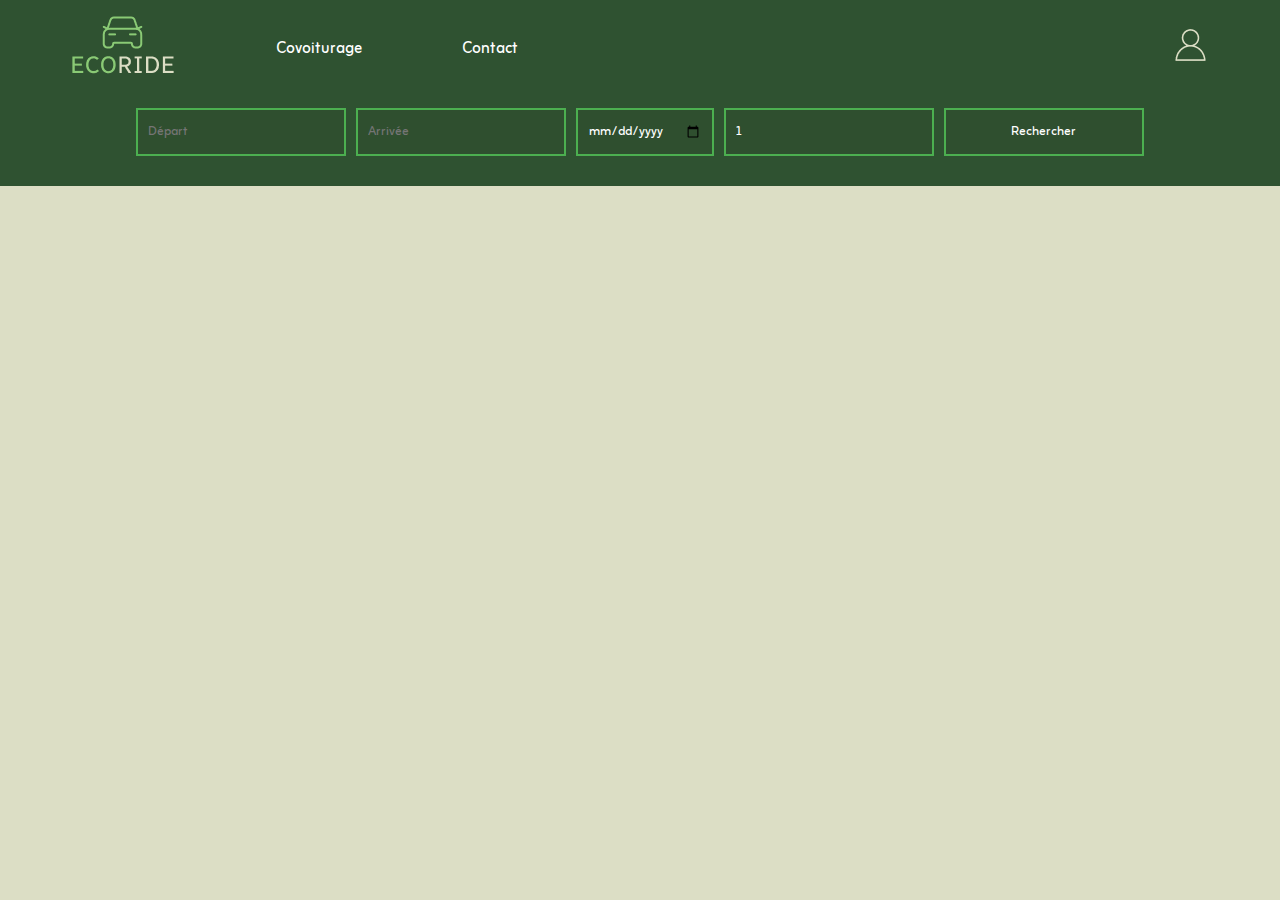
==== src/pages/covoiturage-details.html @ d3b21210 "Mise en forme de la page" ====
<!DOCTYPE html>
<html lang="en">
<head>
  <meta charset="UTF-8">
  <meta name="viewport" content="width=device-width, initial-scale=1.0">
  <title>EcoRide - Covoiturage</title>

    <!-- CSS -->
    <link rel="stylesheet" href="/src/css/styles.css">
    <link rel="stylesheet" href="/src/css/index.css">
    <link rel="stylesheet" href="/src/css/covoiturage.css">
  
    <!-- FONT -->
    <link rel="preconnect" href="https://fonts.googleapis.com">
    <link rel="preconnect" href="https://fonts.gstatic.com" crossorigin>
    <link href="https://fonts.googleapis.com/css2?family=Zain:ital,wght@0,200;0,300;0,400;0,700;0,800;0,900;1,300;1,400&display=swap" rel="stylesheet">
</head>
<body>
  <header>
    <nav>
       <ul>
            <li><a href="/index.html"><img src="/public/logo.png" alt="logo-ecoride" id="logo"></a></li>
            <li><a href="/src/pages/covoiturage.html">Covoiturage</a></li>
            <li><a href="#">Contact</a></li>
        </ul>
        <div class="logo-profil">
          <img src="/public/logo-profil.png" alt="profil-logo" id="logo">
        </div>
    </nav>
    <section class="search-bar-covoiturage">
      <input type="text" placeholder="Départ">
      <input type="text" placeholder="Arrivée">
      <input type="date">
      <input type="number" min="1" value="1">
      <button id="rechercher" onclick="searchRides()">Rechercher</button>
    </section>
  </header>
</body>
</html>
---- src/css/styles.css ----
* {
  margin: 0;
  padding: 0;
  box-sizing: border-box;
  font-family: "Zain", serif;;
}

body {
  background-color: #DCDEC5;
}

/* HEADER */

header {
  background-color: #2F5231;
  padding: 10px 20px;
  align-items: center;
  color: #FFFFFF;
}

nav {
  display: flex;
  justify-content: space-between;
  align-items: center;
  margin : 0 50px;
}

nav ul{
  list-style: none;
  display: flex;
  gap: 100px;
  align-items: center;
}

nav ul li a {
  text-decoration: none;
  color: white;
}

nav ul li a:hover {
  color: #8ACA75;
}

/* FOOTER */

footer {
  background-color: #2F5231;
  color: #FFFFFF;
  padding: 20px;
  height: 10vh;
  text-align: center;
  display: flex;
  align-items: center;
  justify-content: space-around;
}

footer p {
  cursor: pointer;
}

footer p:hover{
  color: #8ACA75;
}
---- src/css/index.css ----
/* Hero Section */
.hero {
  position: relative;
}

.hero img {
  width: 100%;
  height: auto;
  display: block;
}

.search-bar {
  position: absolute;
  bottom: 10%;
  left: 50%;
  transform: translateX(-50%);
  background: #2e482f;
  padding: 15px;
  display: flex;
  gap: 10px;
  border-radius: 10px;
  width: 90%;
  justify-content: center;
}

.search-bar input, .search-bar button {
  padding: 10px;
  border: none;
  font-size: 16px;
}

#rechercher {
  width: 200px;
  cursor: pointer;
}

.search-bar input {
  width: 150px;
  background: #2e482f;
  color: white;
  border: 2px solid #8ACA75;
}

.search-bar button {
  background: #2e482f;
  color: white;
  cursor: pointer;
  border: 2px solid #8ACA75;
}

/* About Section */
.about {
  padding: 50px;
  text-align: center;
  color: #2e482f;
}

.about-content h2 {
  margin-bottom: 20px;
}

.about-images {
  display: flex;
  justify-content: center;
  gap: 20px;
  margin: 20px 0;
}

.about-images img {
  width: 200px;
  height: auto;
  border-radius: 10px;
  object-fit: cover;
}
---- src/css/covoiturage.css ----
.search-bar-covoiturage {
  display: flex;
  justify-content: center;
  gap: 10px;
  margin: 20px;
}
.search-bar-covoiturage input, .search-bar-covoiturage button {
  padding: 10px;
  border: 2px solid #4CAF50;
  background-color: #2f4f2f;
  color: white;
}

.container {
  display: flex;
}
.filters {
  width: 20%;
  background-color: #2f4f2f;
  color: white;
  padding: 20px;
  min-height: 100vh;
}
.filters h3 {
  margin-top: 0;
}


.results {
  display: flex;
  flex-direction: column;
  align-items: center;
  justify-content: center;
  margin-left:6%;
  width: 70%;
  margin-top: 1px;
}

#rides-container {
  width: 100%;
}

.ride-card {
  color: white;
  padding: 50px;
  margin-bottom : 50px;
  display: flex;
  align-items: center;
  background-color: #2f4f2f;
  border: none;
  align-items: center;
  justify-content: center;
  justify-content: space-around;
}
.details-btn {
  background-color: #4CAF50;
  color: white;
  padding: 10px;
  border: none;
  border-radius: 5px;
  cursor: pointer;
}

a {
  text-decoration: none;
  color: white;
}
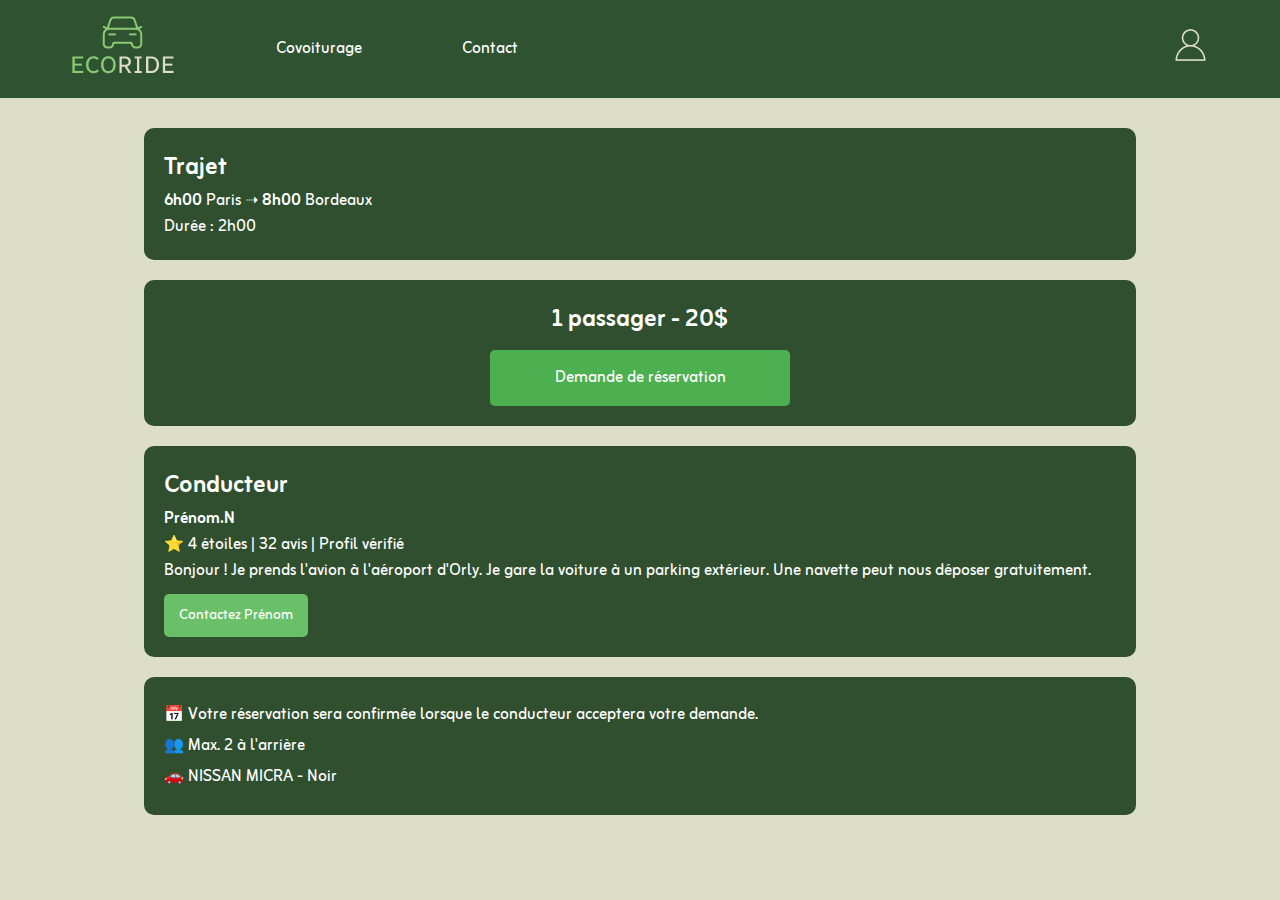
==== commit 40593d09: "Finir de corriger les erreurs" ====
--- a/src/pages/covoiturage-details.html
+++ b/src/pages/covoiturage-details.html
@@ -9,6 +9,7 @@
     <link rel="stylesheet" href="/src/css/styles.css">
     <link rel="stylesheet" href="/src/css/index.css">
     <link rel="stylesheet" href="/src/css/covoiturage.css">
+    <link rel="stylesheet" href="/src/css/covoiturage-details.css">
   
     <!-- FONT -->
     <link rel="preconnect" href="https://fonts.googleapis.com">
@@ -27,13 +28,32 @@
           <img src="/public/logo-profil.png" alt="profil-logo" id="logo">
         </div>
     </nav>
-    <section class="search-bar-covoiturage">
-      <input type="text" placeholder="Départ">
-      <input type="text" placeholder="Arrivée">
-      <input type="date">
-      <input type="number" min="1" value="1">
-      <button id="rechercher" onclick="searchRides()">Rechercher</button>
+  </header>
+  <div class="container-info">
+    <section class="ride-info">
+        <h2>Trajet</h2>
+        <p><strong>6h00</strong> Paris ➝ <strong>8h00</strong> Bordeaux</p>
+        <p>Durée : 2h00</p>
     </section>
-  </header>
+    
+    <section class="reservation-box">
+        <h2>1 passager - 20$</h2>
+        <button class="reservation-btn">Demande de réservation</button>
+    </section>
+    
+    <section class="driver-info">
+        <h2>Conducteur</h2>
+        <p><strong>Prénom.N</strong></p>
+        <p>⭐ 4 étoiles | 32 avis | Profil vérifié</p>
+        <p>Bonjour ! Je prends l'avion à l'aéroport d'Orly. Je gare la voiture à un parking extérieur. Une navette peut nous déposer gratuitement.</p>
+        <button class="contact-btn">Contactez Prénom</button>
+    </section>
+    
+    <section class="ride-details">
+        <p>📅 Votre réservation sera confirmée lorsque le conducteur acceptera votre demande.</p>
+        <p>👥 Max. 2 à l'arrière</p>
+        <p>🚗 NISSAN MICRA - Noir</p>
+    </section>
+</div>
 </body>
 </html>--- a/src/css/covoiturage-details.css
+++ b/src/css/covoiturage-details.css
@@ -0,0 +1,55 @@
+.container-info {
+  padding: 20px;
+  display: flex;
+  flex-direction: column;
+  align-items: center;
+}
+.ride-info, .driver-info, .reservation-box {
+  background-color: #2f4f2f;
+  color: white;
+  padding: 20px;
+  margin: 10px 0;
+  border-radius: 10px;
+  width: 80%;
+}
+.reservation-box {
+  display: flex;
+  flex-direction: column;
+  align-items: center;
+  justify-content: center;
+  text-align: center;
+  padding: 20px;
+}
+.reservation-btn {
+  background-color: #4CAF50;
+  color: white;
+  padding: 15px 20px;
+  border: none;
+  border-radius: 5px;
+  cursor: pointer;
+  font-size: 16px;
+  width: 100%;
+  max-width: 300px;
+  margin-top: 10px;
+}
+.contact-btn {
+  background-color: #6abf69;
+  color: white;
+  padding: 10px 15px;
+  border: none;
+  border-radius: 5px;
+  cursor: pointer;
+  font-size: 14px;
+  margin-top: 10px;
+}
+.ride-details {
+  background-color: #2f4f2f;
+  color: white;
+  padding: 20px;
+  border-radius: 10px;
+  width: 80%;
+  margin-top: 10px;
+}
+.ride-details p {
+  margin: 5px 0;
+}